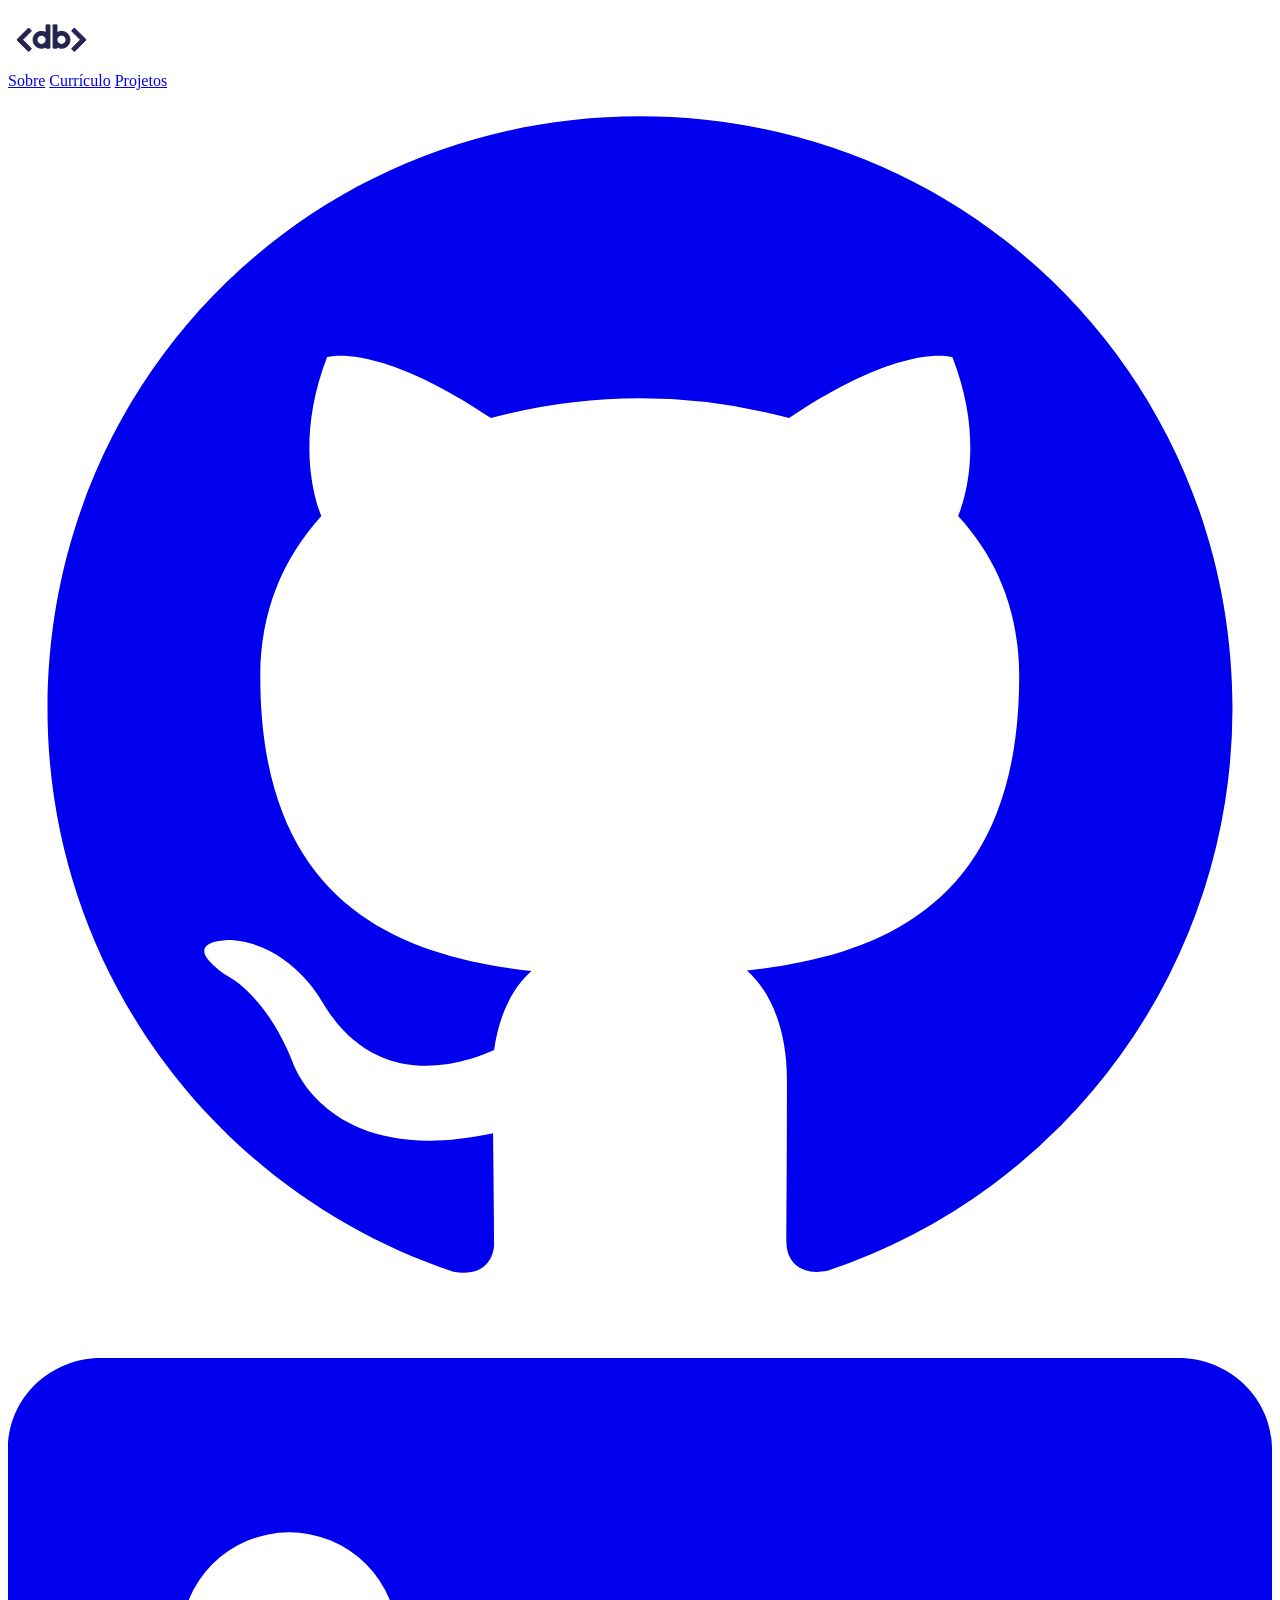
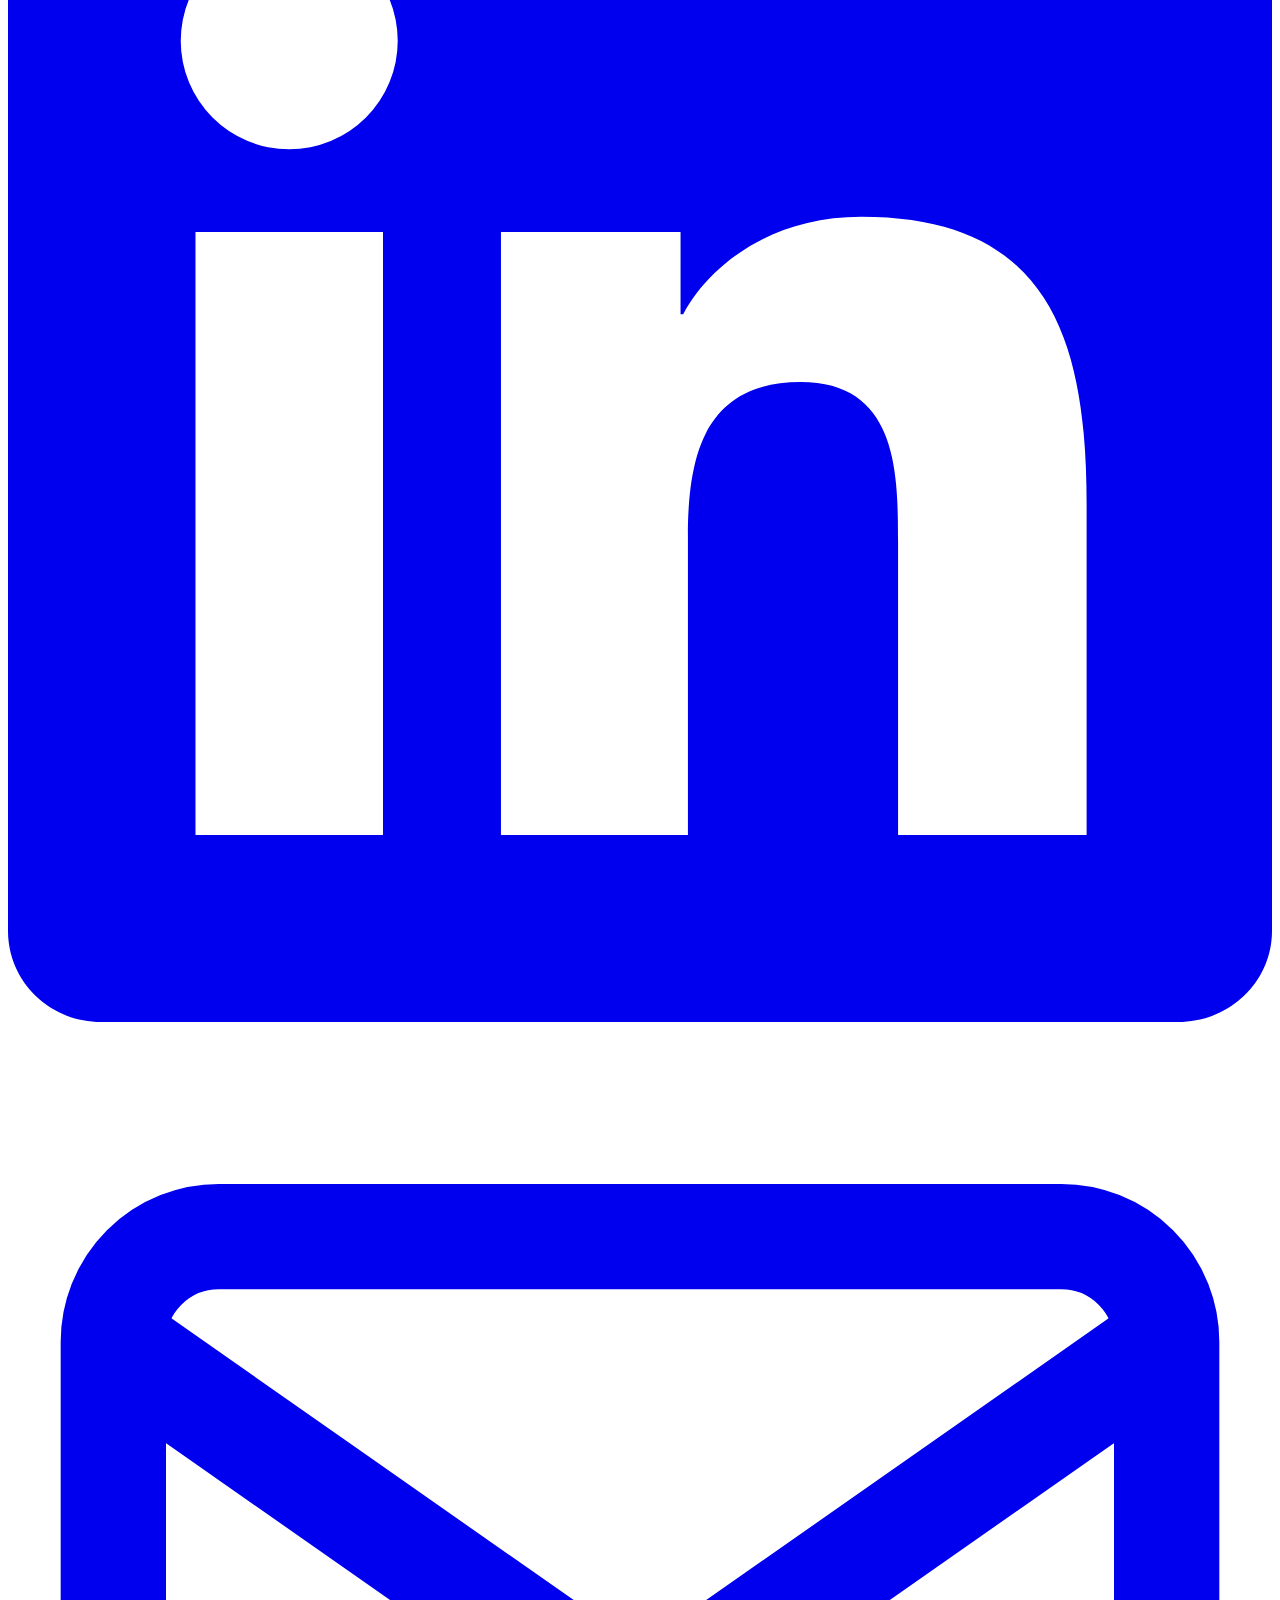
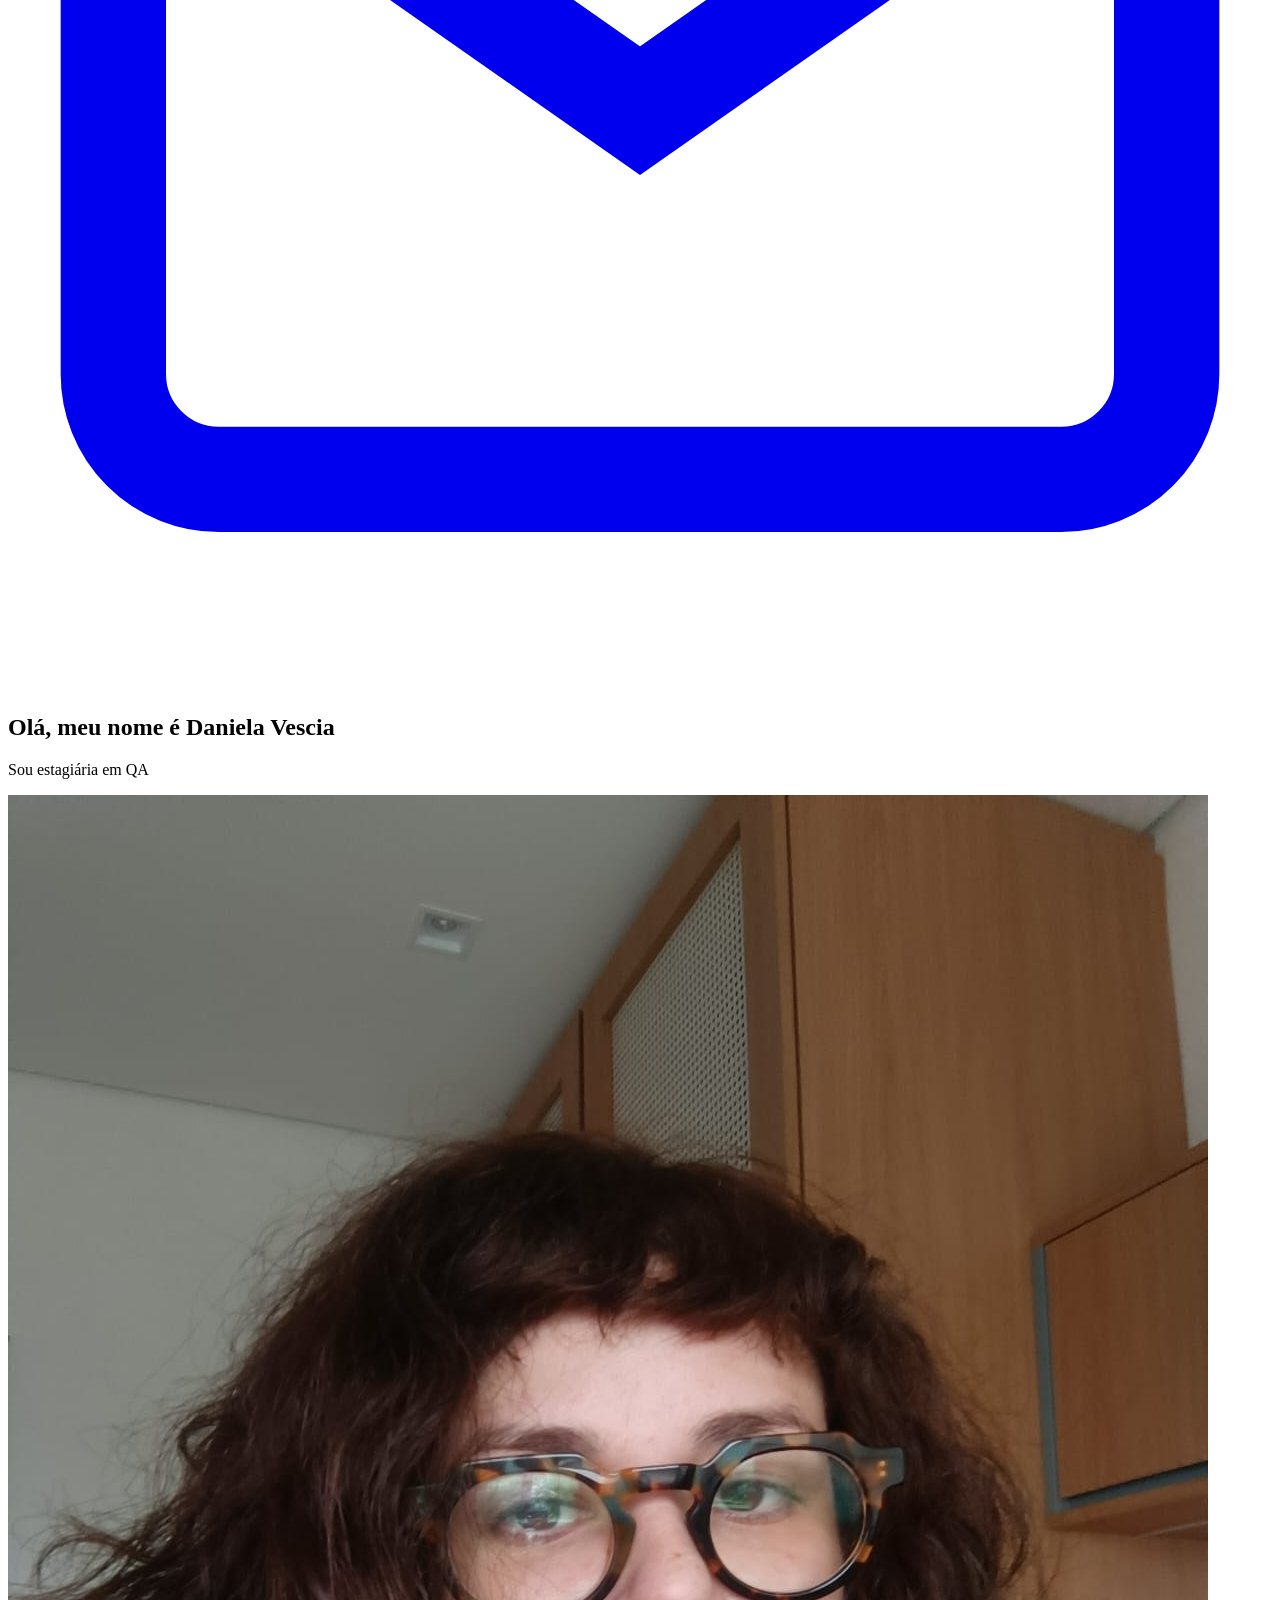
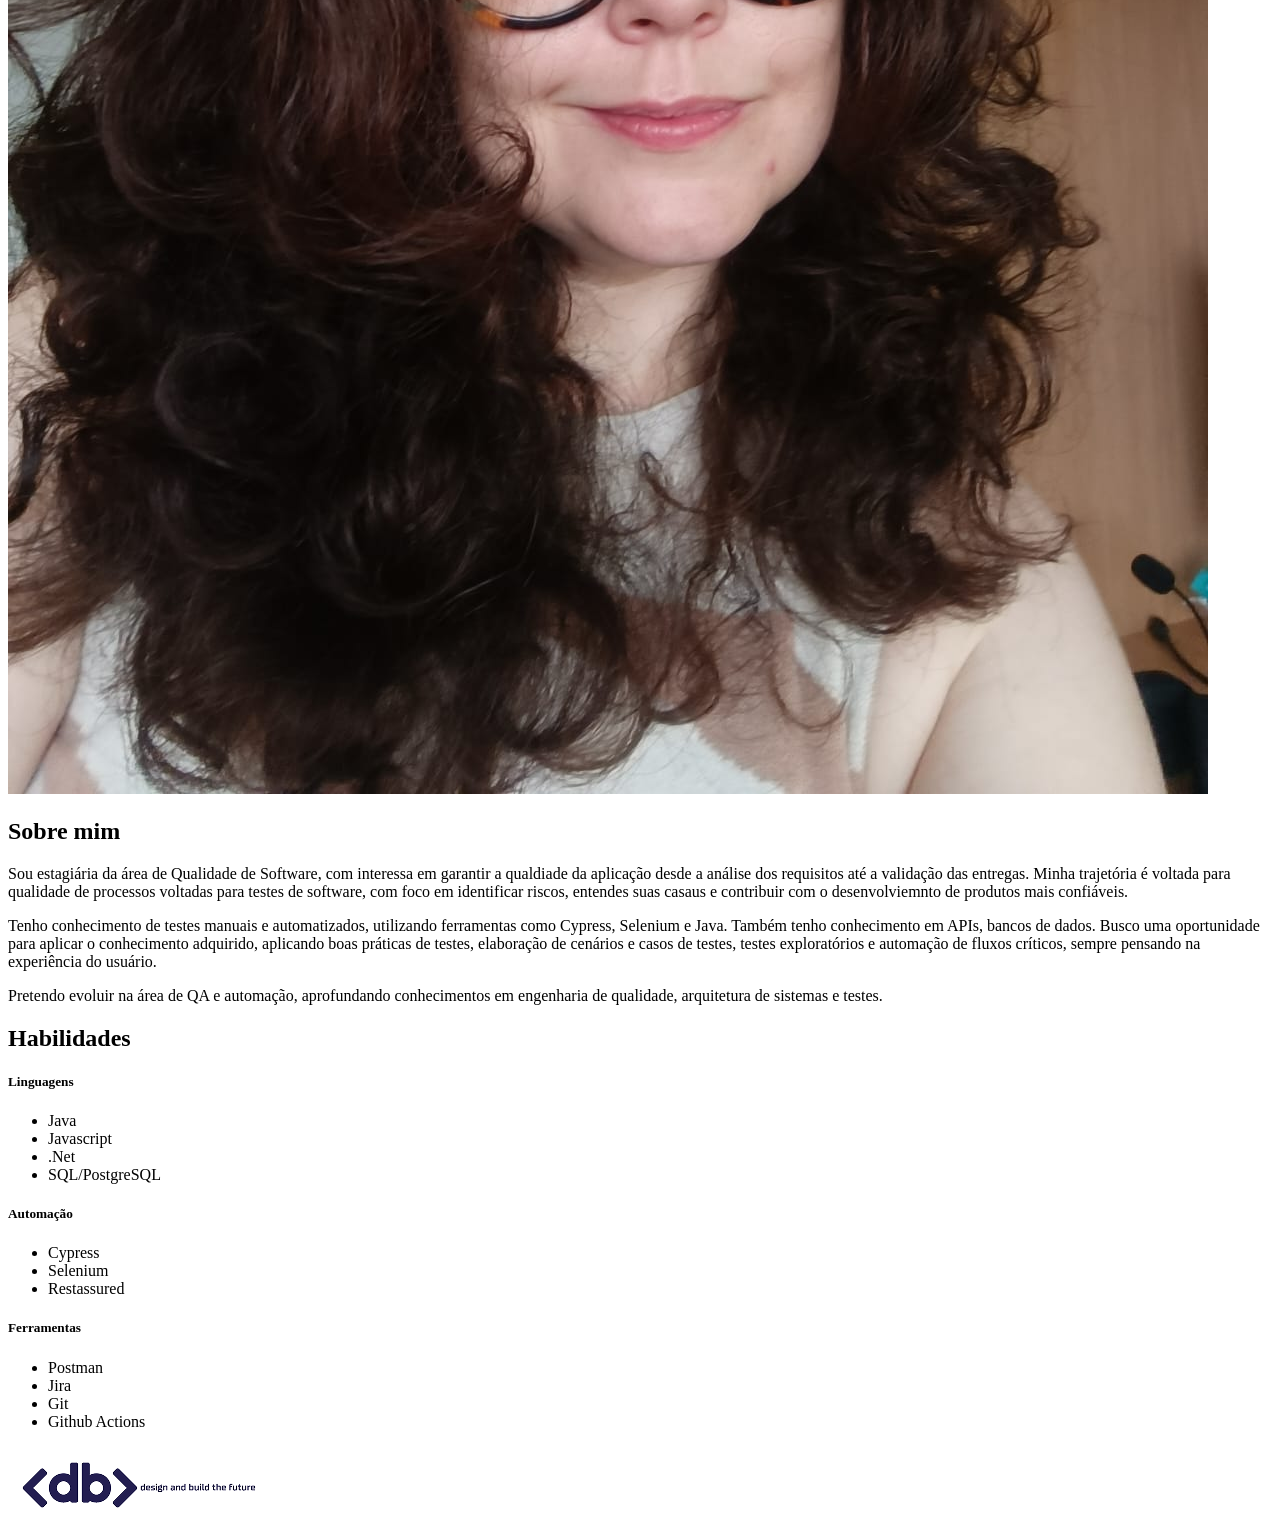
==== index.html @ c3db4321 "feat: initial structure" ====
<!DOCTYPE html>
<html lang="pt-BR">

<head>
    <meta charset="UTF-8">
    <meta name="viewport" content="width=device-width, initial-scale=1.0">
    <title>Portfólio Daniela Vescia</title>
    <link rel="icon" type="image/png" href="images/db-logo.png">
    <link rel="stylesheet" href="css/style.css">
</head>
<body>
    <div class="page">

    <!-- ===================== HEADER ===================== -->
    <header class="site-header">
        <div class="header-inner">
            <nav class="main-nav">
                <a href="https://db.tec.br/" class="site-logo" target="_blank"></a>
                <img alt="logomarca DB Server" src="images/db-logo.png">
                <div class="nav-links">
                    <a href="index.html" class="nav-link is-active">Sobre</a>
                    <a href="files/Daniela_Vescia_CV.pdf" class="nav-link" target="_blank" rel="noopener noreferrer">Currículo</a>
                    <a href="projetos.html" class="nav-link">Projetos</a>
                </div>
            </nav>

            <nav class="social-nav">
                <a href="https://github.com/danielavescia" target="_blank" rel="noopener noreferrer" title="GitHub">
                    <svg viewBox="0 0 24 24" fill="currentColor" aria-hidden="true">
                        <path
                            d="M12 .5C5.73.5.75 5.48.75 11.75c0 4.98 3.23 9.2 7.71 10.69.56.1.77-.24.77-.54 0-.27-.01-1.15-.02-2.09-3.14.68-3.8-1.34-3.8-1.34-.51-1.3-1.25-1.65-1.25-1.65-1.02-.7.08-.68.08-.68 1.13.08 1.72 1.16 1.72 1.16 1 1.72 2.63 1.22 3.27.93.1-.73.39-1.22.71-1.5-2.51-.29-5.15-1.26-5.15-5.6 0-1.24.44-2.25 1.16-3.04-.12-.29-.5-1.45.11-3.02 0 0 .95-.3 3.11 1.16a10.8 10.8 0 0 1 5.66 0c2.16-1.46 3.1-1.16 3.1-1.16.62 1.57.23 2.73.11 3.02.73.79 1.16 1.8 1.16 3.04 0 4.35-2.65 5.31-5.17 5.59.4.35.76 1.03.76 2.08 0 1.5-.01 2.71-.01 3.08 0 .3.2.65.78.54A11.26 11.26 0 0 0 23.25 11.75C23.25 5.48 18.27.5 12 .5Z">
                        </path>
                    </svg>
                </a>
                <a href="https://www.linkedin.com/in/daniela-vescia-732144102/" target="_blank" rel="noopener noreferrer"
                    title="LinkedIn">
                    <svg viewBox="0 0 24 24" fill="currentColor" aria-hidden="true">
                        <path
                            d="M20.45 20.45h-3.55v-5.57c0-1.33-.02-3.03-1.85-3.03-1.86 0-2.14 1.45-2.14 2.94v5.66H9.36V9h3.41v1.56h.05c.48-.9 1.64-1.85 3.38-1.85 3.61 0 4.28 2.38 4.28 5.48v6.26ZM5.34 7.43a2.06 2.06 0 1 1 0-4.12 2.06 2.06 0 0 1 0 4.12ZM7.12 20.45H3.56V9h3.56v11.45ZM22.22 0H1.77C.79 0 0 .77 0 1.73v20.54C0 23.23.79 24 1.77 24h20.45c.98 0 1.78-.77 1.78-1.73V1.73C24 .77 23.2 0 22.22 0Z">
                        </path>
                    </svg>
                </a>
                <a href="mailto:daniela.barreto@db.tec.br" title="Email">
                    <svg viewBox="0 0 24 24" fill="none" stroke="currentColor" stroke-width="2" aria-hidden="true">
                        <rect x="2" y="4" width="20" height="16" rx="2"></rect>
                        <path d="m22 6-10 7L2 6"></path>
                    </svg>
                </a>
            </nav>
        </div>
    </header>

    <!-- ===================== CONTEÚDO ===================== -->
    <main>
        <div class="container">
            <section>

                <!-- ---------- Introdução ---------- -->
                <div class="intro">
                    <div class="intro-text">
                        <h1>
                            Olá, meu nome é
                            <span class="intro-name">Daniela Vescia</span>
                        </h1>
                        <p class="intro-position">Sou estagiária em QA</p>
                    </div>

                    <div class="intro-photo-wrapper">
                        <img src="images/perfil.jpg" alt="Daniela Vescia" class="intro-photo">
                    </div>
                </div>

                <!-- ---------- Sobre mim + Habilidades ---------- -->
                <div class="about-grid">

                    <div class="about-me">
                        <h1>Sobre mim</h1>
                        <p>
                            Sou estagiária da área de Qualidade de Software, com interessa em garantir a qualdiade da aplicação desde a análise dos requisitos até a validação das entregas. Minha trajetória é voltada para qualidade de processos voltadas para testes de software, com foco em identificar riscos, entendes suas casaus e contribuir com o desenvolviemnto de produtos mais confiáveis.  
                        </p>
                        <p>
                            Tenho conhecimento de testes manuais e automatizados, utilizando ferramentas como Cypress, Selenium e Java. Também tenho conhecimento em APIs, bancos de dados. Busco uma oportunidade para aplicar o conhecimento adquirido, aplicando boas práticas de testes, elaboração de cenários e casos de testes, testes exploratórios e automação de fluxos críticos, sempre pensando na experiência do usuário.
                        </p>
                        <p>
                           Pretendo evoluir na área de QA e automação, aprofundando conhecimentos em engenharia de qualidade, arquitetura de sistemas e testes.
                        </p>
                    </div>

                    <div class="skills">
                        <h1>Habilidades</h1>

                        <div class="skill-category">
                            <h5>Linguagens</h5>
                            <ul class="skill-list">
                                <li class="skill-item">
                                    <span class="skill-label">Java</span>
                                    <span class="skill-level">
                                        <span class="skill-dot is-filled"></span>
                                        <span class="skill-dot is-filled"></span>
                                        <span class="skill-dot is-filled"></span>
                                        <span class="skill-dot is-filled"></span>
                                        <span class="skill-dot"></span>
                                    </span>
                                </li>
                                <li class="skill-item">
                                    <span class="skill-label">Javascript</span>
                                    <span class="skill-level">
                                        <span class="skill-dot is-filled"></span>
                                        <span class="skill-dot is-filled"></span>
                                        <span class="skill-dot is-filled"></span>
                                        <span class="skill-dot"></span>
                                        <span class="skill-dot"></span>
                                    </span>
                                </li>
                                <li class="skill-item">
                                    <span class="skill-label">.Net</span>
                                    <span class="skill-level">
                                        <span class="skill-dot is-filled"></span>
                                        <span class="skill-dot is-filled"></span>
                                        <span class="skill-dot is-filled"></span>
                                        <span class="skill-dot"></span>
                                        <span class="skill-dot"></span>
                                    </span>
                                </li>
                                <li class="skill-item">
                                    <span class="skill-label">SQL/PostgreSQL</span>
                                    <span class="skill-level">
                                        <span class="skill-dot is-filled"></span>
                                        <span class="skill-dot is-filled"></span>
                                        <span class="skill-dot"></span>
                                        <span class="skill-dot"></span>
                                        <span class="skill-dot"></span>
                                    </span>
                                </li>
                            </ul>
                        </div>

                        <div class="skill-category">
                            <h5>Automação</h5>
                            <ul class="skill-list">
                                <li class="skill-item">
                                    <span class="skill-label">Cypress</span>
                                    <span class="skill-level">
                                        <span class="skill-dot is-filled"></span>
                                        <span class="skill-dot is-filled"></span>
                                        <span class="skill-dot is-filled"></span>
                                        <span class="skill-dot"></span>
                                        <span class="skill-dot"></span>
                                    </span>
                                </li>
                                <li class="skill-item">
                                    <span class="skill-label">Selenium</span>
                                    <span class="skill-level">
                                        <span class="skill-dot is-filled"></span>
                                        <span class="skill-dot is-filled"></span>
                                        <span class="skill-dot is-filled"></span>
                                        <span class="skill-dot"></span>
                                        <span class="skill-dot"></span>
                                    </span>
                                </li>
                                <li class="skill-item">
                                    <span class="skill-label">Restassured</span>
                                    <span class="skill-level">
                                        <span class="skill-dot is-filled"></span>
                                        <span class="skill-dot is-filled"></span>
                                        <span class="skill-dot is-filled"></span>
                                       <span class="skill-dot is-filled"></span>
                                        <span class="skill-dot"></span>
                                    </span>
                                </li>
                            </ul>
                        </div>
                        <div class="skill-category">
                            <h5>Ferramentas</h5>
                            <ul class="skill-list">
                                <li class="skill-item">
                                    <span class="skill-label">Postman</span>
                                    <span class="skill-level">
                                        <span class="skill-dot is-filled"></span>
                                        <span class="skill-dot is-filled"></span>
                                        <span class="skill-dot is-filled"></span>
                                        <span class="skill-dot"></span>
                                        <span class="skill-dot"></span>
                                    </span>
                                </li>
                                <li class="skill-item">
                                    <span class="skill-label">Jira</span>
                                    <span class="skill-level">
                                        <span class="skill-dot is-filled"></span>
                                        <span class="skill-dot is-filled"></span>
                                        <span class="skill-dot is-filled"></span>
                                        <span class="skill-dot"></span>
                                        <span class="skill-dot"></span>
                                    </span>
                                </li>
                                 <li class="skill-item">
                                    <span class="skill-label">Git</span>
                                    <span class="skill-level">
                                        <span class="skill-dot is-filled"></span>
                                        <span class="skill-dot is-filled"></span>
                                        <span class="skill-dot is-filled"></span>
                                        <span class="skill-dot"></span>
                                        <span class="skill-dot"></span>
                                    </span>
                                </li>
                                <li class="skill-item">
                                    <span class="skill-label">Github Actions</span>
                                    <span class="skill-level">
                                        <span class="skill-dot is-filled"></span>
                                        <span class="skill-dot is-filled"></span>
                                        <span class="skill-dot is-filled"></span>
                                        <span class="skill-dot"></span>
                                        <span class="skill-dot"></span>
                                    </span>
                                </li>
                            </ul>
                        </div>
                    </div>
                </div>
            </section>
        </div>
    </main>

    <footer class="site-footer">
            <div class="footer-logo">
                <a href="https://db.tec.br/" target="_blank" rel="noopener noreferrer" title="DB">
                    <img class="w-44 md:w-full" alt="DB" src="images/db_rodape.png">
                </a>
            </div>
        </footer>
    </div>
    </div>
    </body>
</html>
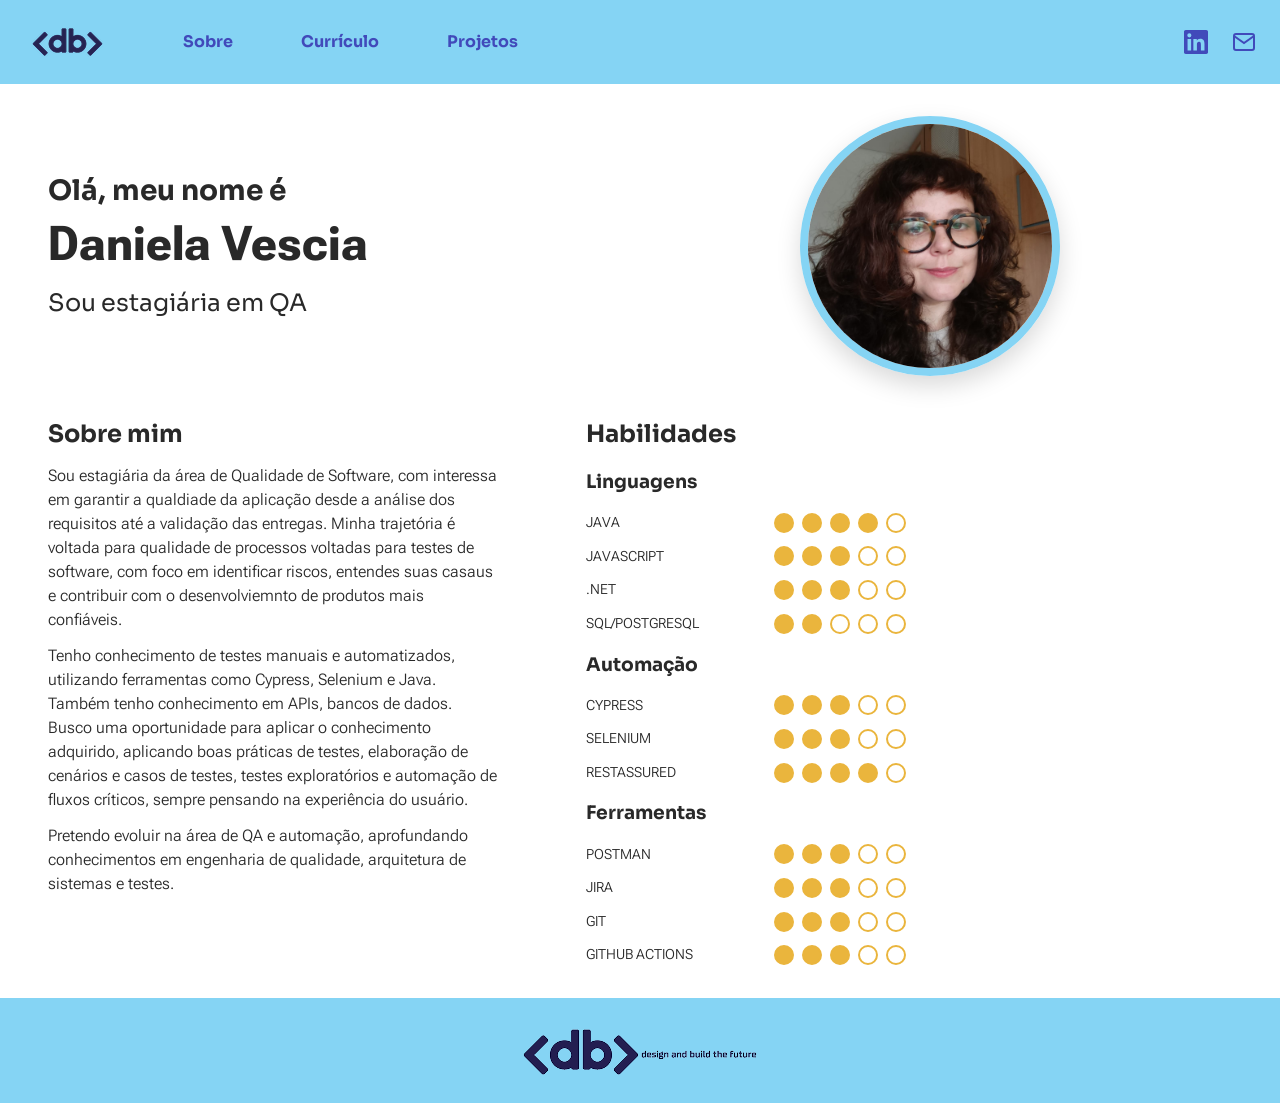
==== commit f5b1f6b7: "feat: implemented aria label for acessibility in nav links" ====
--- a/index.html
+++ b/index.html
@@ -15,8 +15,9 @@
     <header class="site-header">
         <div class="header-inner">
             <nav class="main-nav">
-                <a href="https://db.tec.br/" class="site-logo" target="_blank"></a>
+                <a href="https://db.tec.br/" class="site-logo" target="_blank">
                 <img alt="logomarca DB Server" src="images/db-logo.png">
+                </a>
                 <div class="nav-links">
                     <a href="index.html" class="nav-link is-active">Sobre</a>
                     <a href="files/Daniela_Vescia_CV.pdf" class="nav-link" target="_blank" rel="noopener noreferrer">Currículo</a>
@@ -25,7 +26,7 @@
             </nav>
 
             <nav class="social-nav">
-                <a href="https://github.com/danielavescia" target="_blank" rel="noopener noreferrer" title="GitHub">
+                <a href="https://github.com/danielavescia" target="_blank" rel="noopener noreferrer" aria-label="GitHub>
                     <svg viewBox="0 0 24 24" fill="currentColor" aria-hidden="true">
                         <path
                             d="M12 .5C5.73.5.75 5.48.75 11.75c0 4.98 3.23 9.2 7.71 10.69.56.1.77-.24.77-.54 0-.27-.01-1.15-.02-2.09-3.14.68-3.8-1.34-3.8-1.34-.51-1.3-1.25-1.65-1.25-1.65-1.02-.7.08-.68.08-.68 1.13.08 1.72 1.16 1.72 1.16 1 1.72 2.63 1.22 3.27.93.1-.73.39-1.22.71-1.5-2.51-.29-5.15-1.26-5.15-5.6 0-1.24.44-2.25 1.16-3.04-.12-.29-.5-1.45.11-3.02 0 0 .95-.3 3.11 1.16a10.8 10.8 0 0 1 5.66 0c2.16-1.46 3.1-1.16 3.1-1.16.62 1.57.23 2.73.11 3.02.73.79 1.16 1.8 1.16 3.04 0 4.35-2.65 5.31-5.17 5.59.4.35.76 1.03.76 2.08 0 1.5-.01 2.71-.01 3.08 0 .3.2.65.78.54A11.26 11.26 0 0 0 23.25 11.75C23.25 5.48 18.27.5 12 .5Z">
@@ -33,14 +34,14 @@
                     </svg>
                 </a>
                 <a href="https://www.linkedin.com/in/daniela-vescia-732144102/" target="_blank" rel="noopener noreferrer"
-                    title="LinkedIn">
+                    aria-label="Linkedin">
                     <svg viewBox="0 0 24 24" fill="currentColor" aria-hidden="true">
                         <path
                             d="M20.45 20.45h-3.55v-5.57c0-1.33-.02-3.03-1.85-3.03-1.86 0-2.14 1.45-2.14 2.94v5.66H9.36V9h3.41v1.56h.05c.48-.9 1.64-1.85 3.38-1.85 3.61 0 4.28 2.38 4.28 5.48v6.26ZM5.34 7.43a2.06 2.06 0 1 1 0-4.12 2.06 2.06 0 0 1 0 4.12ZM7.12 20.45H3.56V9h3.56v11.45ZM22.22 0H1.77C.79 0 0 .77 0 1.73v20.54C0 23.23.79 24 1.77 24h20.45c.98 0 1.78-.77 1.78-1.73V1.73C24 .77 23.2 0 22.22 0Z">
                         </path>
                     </svg>
                 </a>
-                <a href="mailto:daniela.barreto@db.tec.br" title="Email">
+                <a href="mailto:daniela.barreto@db.tec.br" aria-label="Enviar e-mail">
                     <svg viewBox="0 0 24 24" fill="none" stroke="currentColor" stroke-width="2" aria-hidden="true">
                         <rect x="2" y="4" width="20" height="16" rx="2"></rect>
                         <path d="m22 6-10 7L2 6"></path>
@@ -66,7 +67,7 @@
                     </div>
 
                     <div class="intro-photo-wrapper">
-                        <img src="images/perfil.jpg" alt="Daniela Vescia" class="intro-photo">
+                        <img src="images/perfil.jpg" alt="Daniela Vescia" class="intro-photo" fetchpriority="high">
                     </div>
                 </div>
 
@@ -87,10 +88,10 @@
                     </div>
 
                     <div class="skills">
-                        <h1>Habilidades</h1>
+                        <h2>Habilidades</h2>
 
                         <div class="skill-category">
-                            <h5>Linguagens</h5>
+                            <h3>Linguagens</h3>
                             <ul class="skill-list">
                                 <li class="skill-item">
                                     <span class="skill-label">Java</span>
@@ -136,7 +137,7 @@
                         </div>
 
                         <div class="skill-category">
-                            <h5>Automação</h5>
+                            <h3>Automação</h3>
                             <ul class="skill-list">
                                 <li class="skill-item">
                                     <span class="skill-label">Cypress</span>
@@ -171,7 +172,7 @@
                             </ul>
                         </div>
                         <div class="skill-category">
-                            <h5>Ferramentas</h5>
+                            <h3>Ferramentas</h3>
                             <ul class="skill-list">
                                 <li class="skill-item">
                                     <span class="skill-label">Postman</span>
--- a/css/style.css
+++ b/css/style.css
@@ -0,0 +1,554 @@
+@import url("https://fonts.googleapis.com/css2?family=Roboto+Flex:opsz,wght@8..144,300;8..144,400;8..144,500;8..144,700&family=Sora:wght@400;600;700;800&display=swap");
+
+:root {
+    --font-heading: "Sora", sans-serif;
+    --font-body: "Roboto Flex", sans-serif;
+
+    --primary: #85d4f4;
+    --primary-hover: #bee7f9;
+    --foreground: #292929;
+    --accent: #414aba;
+    --accent-hover: #221f52;
+    --highlight: #ed177d;
+    --chart-1: #eab53d;
+    --card-background: #f5f5f5;
+    --white: #ffffff;
+
+    --max-width: 1280px;
+}
+
+
+*,
+*::before,
+*::after {
+    box-sizing: border-box;
+}
+
+html {
+    scroll-behavior: smooth;
+}
+
+body {
+    margin: 0;
+    font-family: var(--font-body);
+    color: var(--foreground);
+    background-color: var(--white);
+    line-height: 1.5;
+}
+
+img {
+    max-width: 100%;
+    max-height: 100%;
+    object-fit: cover;
+    display: block;
+    
+}
+
+a {
+    text-decoration: none;
+    color: inherit;
+}
+
+ul {
+    list-style: none;
+    margin: 0;
+    padding: 0;
+}
+
+h1,
+h2,
+h3,
+h4,
+h5,
+h6 {
+    font-family: var(--font-heading);
+    font-weight: 700;
+    margin: 0;
+}
+
+p {
+    margin: 0;
+}
+
+
+.page {
+    display: grid;
+    grid-template-rows: auto 1fr auto;
+    min-height: 100vh;
+}
+
+main {
+    display: flex;
+    justify-content: center;
+    padding: 2rem 3rem;
+}
+
+.container {
+    width: 100%;
+    max-width: var(--max-width);
+}
+
+.site-header {
+    background-color: var(--primary);
+    display: flex;
+    justify-content: center;
+    padding: 0 1rem;
+}
+
+.header-inner {
+    width: 100%;
+    max-width: var(--max-width);
+    display: flex;
+    flex-direction: column;
+    align-items: center;
+    gap: 1rem;
+    padding: 0.75rem 0;
+}
+
+.logo {
+    font-family: var(--font-heading);
+    font-weight: 800;
+    font-size: 1.5rem;
+    letter-spacing: 0.02em;
+    color: var(--accent);
+}
+
+.main-nav {
+    display: flex;
+    flex-direction: column;
+    align-items: center;
+    gap: 0.75rem;
+}
+
+.nav-links {
+    display: flex;
+    flex-direction: column;
+    align-items: center;
+    gap: 0.75rem;
+}
+
+.nav-link {
+    font-family: var(--font-heading);
+    font-weight: 700;
+    color: var(--accent);
+    padding: 0.5rem 1.5rem;
+    border-radius: 999px;
+    transition: background-color 0.3s ease;
+}
+
+.nav-link:hover {
+    background-color: var(--primary-hover);
+}
+
+.social-nav {
+    display: flex;
+    align-items: center;
+    gap: 1.5rem;
+}
+
+.social-nav a {
+    display: inline-flex;
+    width: 1.5rem;
+    height: 1.5rem;
+    color: var(--accent);
+    transition: color 0.3s ease;
+}
+
+.social-nav a:hover {
+    color: var(--accent-hover);
+}
+
+.social-nav svg {
+    width: 100%;
+    height: 100%;
+}
+
+@media (min-width: 768px) {
+    .site-header {
+        padding: 0 1.5rem;
+    }
+
+    .header-inner {
+        flex-direction: row;
+        justify-content: space-between;
+    }
+
+    .main-nav {
+        flex-direction: row;
+        gap: 3rem;
+    }
+
+    .nav-links {
+        flex-direction: row;
+        gap: 1.25rem;
+    }
+}
+
+/* FOOTER*/
+.site-footer {
+    background-color: var(--primary);
+    display: flex;
+    justify-content: center;
+    padding: 1rem;
+}
+
+.footer-logo {
+    font-family: var(--font-heading);
+    font-weight: 800;
+    font-size: 1.25rem;
+    color: var(--accent);
+    text-align: center;
+}
+
+.footer-logo span {
+    display: block;
+    font-size: 0.75rem;
+    font-weight: 400;
+    color: var(--accent-hover);
+}
+
+/* BOTÕES */
+.btn {
+    font-family: var(--font-heading);
+    font-weight: 700;
+    background-color: var(--accent);
+    border: 2px solid var(--accent);
+    color: var(--white);
+    border-radius: 6px;
+    padding: 0.6rem 1rem;
+    text-align: center;
+    letter-spacing: 0.02em;
+    transition: background-color 0.3s ease, border-color 0.3s ease;
+    cursor: pointer;
+    flex: 1;
+}
+
+.btn:hover {
+    background-color: var(--accent-hover);
+    border-color: var(--primary);
+}
+
+/* SEÇÃO: INTRODUÇÃO (topo da página "Sobre") */
+.intro {
+    display: flex;
+    flex-direction: column;
+    align-items: center;
+    gap: 2.5rem;
+}
+
+.intro-text {
+    max-width: 60ch;
+    text-align: center;
+}
+
+.intro-text h1 {
+    font-size: 1.75rem;
+    line-height: 1.4;
+}
+
+.intro-name {
+    display: block;
+    font-family: var(--font-body);
+    font-weight: 700;
+    font-size: 3rem;
+    text-transform: capitalize;
+}
+
+.intro-position {
+    font-family: var(--font-heading);
+    font-weight: 400;
+    font-size: 1.5rem;
+    margin-top: 0.5rem;
+}
+
+.intro-photo-wrapper {
+    display: flex;
+    justify-content: center;
+    width: 100%;
+}
+
+.intro-photo {
+    aspect-ratio: 1 / 1;
+    width: 100%;
+    max-width: 260px;
+    border-radius: 50%;
+    border: 8px solid var(--primary);
+    box-shadow: 0 10px 25px rgba(0, 0, 0, 0.15);
+    overflow: hidden;
+    display: flex;
+    align-items: center;
+    justify-content: center;
+    background: linear-gradient(135deg, var(--accent), var(--highlight));
+}
+
+.intro-photo span {
+    font-family: var(--font-heading);
+    font-size: 3.5rem;
+    font-weight: 800;
+    color: var(--white);
+}
+
+@media (min-width: 768px) {
+    .intro {
+        flex-direction: row;
+        justify-content: space-between;
+        align-items: center;
+    }
+
+    .intro-text {
+        text-align: left;
+    }
+
+    .intro-photo-wrapper {
+        flex: 1;
+    }
+
+    .intro-text {
+        flex: 1;
+    }
+}
+
+/* SEÇÃO: SOBRE MIM + HABILIDADES*/
+.about-grid {
+    margin-top: 2.5rem;
+    display: flex;
+    flex-direction: column;
+    align-items: center;
+    gap: 5.5rem;
+}
+
+.about-me,
+.skills {
+    flex: 1;
+    text-align: center;
+}
+
+.about-me {
+    max-width: 50ch;
+    margin: 0 auto;
+}
+
+.about-me p {
+    font-weight: 300;
+    margin-top: 0.75rem;
+}
+
+.skill-category {
+    margin-top: 1rem;
+}
+
+.skill-category h5 {
+    font-size: 1.05rem;
+    text-transform: capitalize;
+}
+
+.skill-list {
+    margin-top: 1rem;
+    display: flex;
+    flex-direction: column;
+    gap: 0.75rem;
+}
+
+.skill-item {
+    display: flex;
+    flex-direction: column;
+    align-items: center;
+    gap: 0.5rem;
+}
+
+.skill-label {
+    text-transform: uppercase;
+    font-weight: 300;
+    font-size: 0.9rem;
+}
+
+.skill-level {
+    display: flex;
+    gap: 0.5rem;
+}
+
+.skill-dot {
+    width: 1.25rem;
+    height: 1.25rem;
+    border-radius: 50%;
+    border: 2px solid var(--chart-1);
+}
+
+.skill-dot.is-filled {
+    background-color: var(--chart-1);
+}
+
+@media (min-width: 768px) {
+    .about-grid {
+        flex-direction: row;
+        align-items: flex-start;
+        justify-content: space-between;
+    }
+
+    .about-me,
+    .skills {
+        text-align: left;
+    }
+
+    .about-me {
+        margin: 0;
+    }
+
+    .skill-item {
+        flex-direction: row;
+        align-items: center;
+        justify-content: space-between;
+        max-width: 320px;
+    }
+}
+
+/* SEÇÃO: PROJETOS*/
+.projects-title {
+    text-align: center;
+}
+
+.projects-title span {
+    display: block;
+    font-family: var(--font-body);
+    font-weight: 700;
+    font-size: 3rem;
+}
+
+@media (min-width: 768px) {
+    .projects-title {
+        text-align: left;
+    }
+}
+
+.project-gallery {
+    margin: 3rem 0;
+    display: grid;
+    grid-template-columns: 1fr;
+    gap: 2.5rem;
+    justify-items: center;
+}
+
+@media (min-width: 768px) {
+    .project-gallery {
+        grid-template-columns: repeat(2, 1fr);
+        justify-items: stretch;
+    }
+}
+
+@media (min-width: 1200px) {
+    .project-gallery {
+        grid-template-columns: repeat(3, 1fr);
+    }
+}
+
+.project-card {
+    background-color: var(--card-background);
+    border: 1px solid #e5e5e5;
+    border-radius: 8px;
+    box-shadow: 0 10px 25px rgba(0, 0, 0, 0.08);
+    overflow: hidden;
+    display: flex;
+    flex-direction: column;
+    max-width: 380px;
+    width: 100%;
+}
+
+.project-thumb {
+    aspect-ratio: 4 / 3;
+    background: linear-gradient(135deg, var(--primary), var(--accent));
+    display: flex;
+    align-items: center;
+    justify-content: center;
+    padding: 1rem;
+}
+
+
+.project-thumb img{
+    max-width: 100%;
+    max-height: 100%;
+    object-fit: cover;
+    display: block;
+}
+
+.project-body {
+    padding: 1rem;
+    display: flex;
+    flex-direction: column;
+    justify-content: space-between;
+    gap: 1rem;
+    flex: 1;
+}
+
+.project-heading {
+    display: flex;
+    flex-direction: column;
+    gap: 0.5rem;
+}
+
+.project-heading h2 {
+    font-size: 1.4rem;
+    line-height: 1.2;
+}
+
+.project-tech {
+    font-family: var(--font-heading);
+    font-weight: 700;
+    color: var(--highlight);
+    font-size: 0.8rem;
+    letter-spacing: 0.02em;
+}
+
+.project-description {
+    font-weight: 300;
+    font-size: 0.95rem;
+}
+
+.project-actions {
+    display: flex;
+    gap: 0.75rem;
+}
+
+/* PÁGINA 404 */
+.not-found {
+    display: flex;
+    flex-direction: column;
+    align-items: center;
+    gap: 2rem;
+    text-align: center;
+    padding: 2rem 0;
+}
+
+.not-found svg {
+    width: 56px;
+    height: 56px;
+    color: var(--primary);
+}
+
+.not-found a {
+    font-family: var(--font-heading);
+    font-weight: 700;
+    color: var(--accent);
+    text-decoration: underline;
+    transition: color 0.2s ease;
+}
+
+.button {
+    display: inline-block;
+    padding: 10px 20px;
+    text-decoration: none !important;
+    font-family: var(--font-heading);
+    border-radius: 5px;
+    background-color:var(--primary);
+    color: white;
+    transition: background-color 0.3s ease, transform 0.2s ease;
+}
+
+.button:hover {
+    background-color: var(--primary-hover);
+    text-decoration: none !important;
+    transform: translateY(-2px);
+}
+
+.not-found a:hover {
+    color: var(--accent-hover);
+}
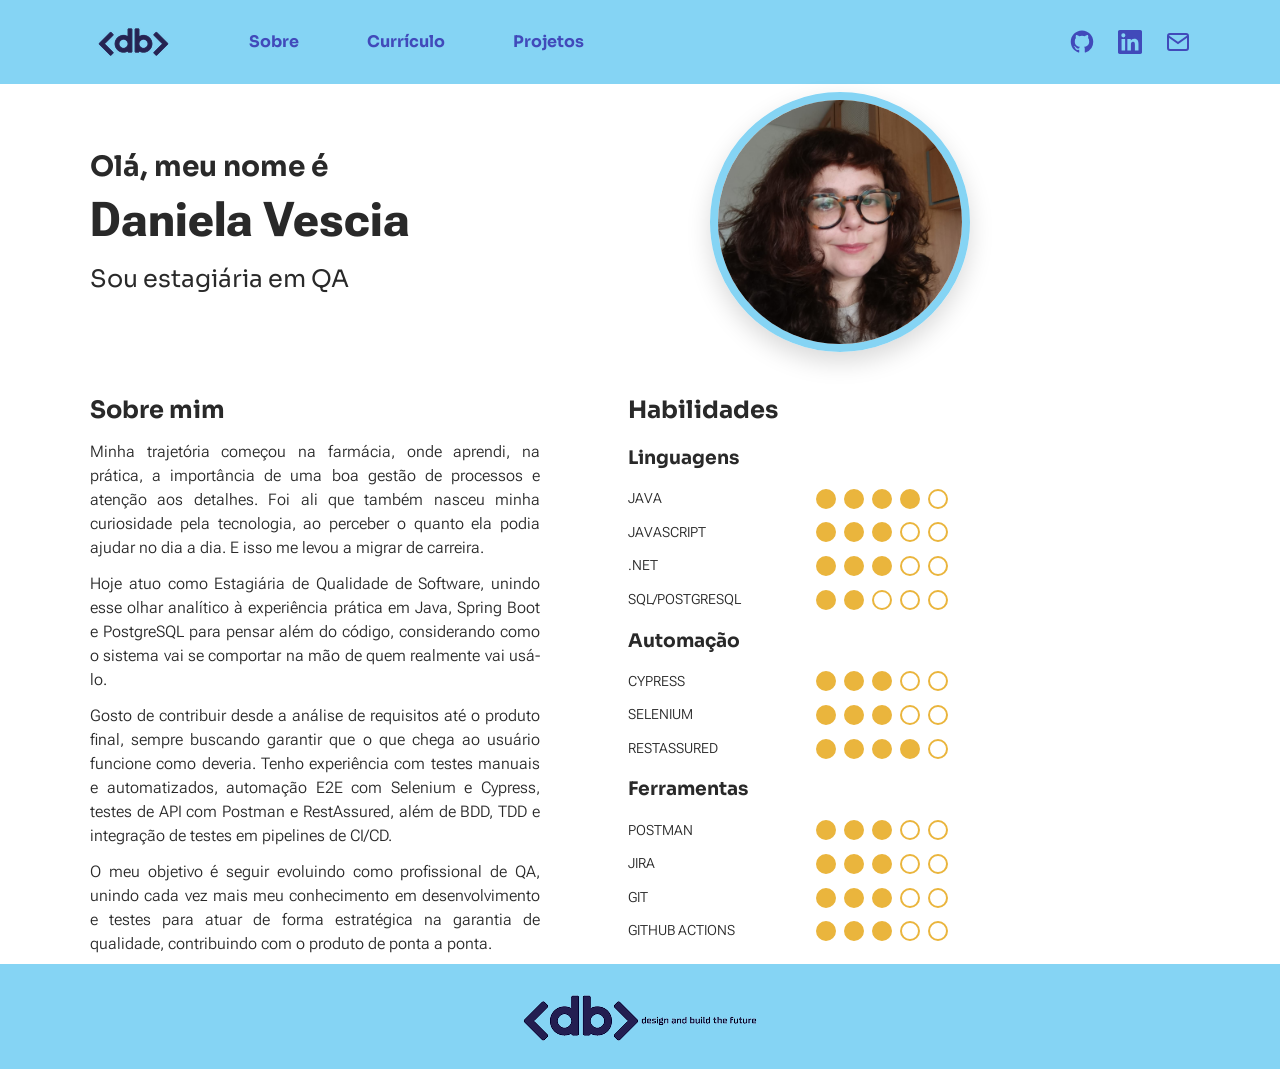
==== commit b047965c: "fix: improve accessibility and structure of navigation links" ====
--- a/index.html
+++ b/index.html
@@ -26,7 +26,7 @@
             </nav>
 
             <nav class="social-nav">
-                <a href="https://github.com/danielavescia" target="_blank" rel="noopener noreferrer" aria-label="GitHub>
+                <a href="https://github.com/danielavescia" target="_blank" rel="noopener noreferrer" aria-label="GitHub">
                     <svg viewBox="0 0 24 24" fill="currentColor" aria-hidden="true">
                         <path
                             d="M12 .5C5.73.5.75 5.48.75 11.75c0 4.98 3.23 9.2 7.71 10.69.56.1.77-.24.77-.54 0-.27-.01-1.15-.02-2.09-3.14.68-3.8-1.34-3.8-1.34-.51-1.3-1.25-1.65-1.25-1.65-1.02-.7.08-.68.08-.68 1.13.08 1.72 1.16 1.72 1.16 1 1.72 2.63 1.22 3.27.93.1-.73.39-1.22.71-1.5-2.51-.29-5.15-1.26-5.15-5.6 0-1.24.44-2.25 1.16-3.04-.12-.29-.5-1.45.11-3.02 0 0 .95-.3 3.11 1.16a10.8 10.8 0 0 1 5.66 0c2.16-1.46 3.1-1.16 3.1-1.16.62 1.57.23 2.73.11 3.02.73.79 1.16 1.8 1.16 3.04 0 4.35-2.65 5.31-5.17 5.59.4.35.76 1.03.76 2.08 0 1.5-.01 2.71-.01 3.08 0 .3.2.65.78.54A11.26 11.26 0 0 0 23.25 11.75C23.25 5.48 18.27.5 12 .5Z">
@@ -77,14 +77,14 @@
                     <div class="about-me">
                         <h1>Sobre mim</h1>
                         <p>
-                            Sou estagiária da área de Qualidade de Software, com interessa em garantir a qualdiade da aplicação desde a análise dos requisitos até a validação das entregas. Minha trajetória é voltada para qualidade de processos voltadas para testes de software, com foco em identificar riscos, entendes suas casaus e contribuir com o desenvolviemnto de produtos mais confiáveis.  
-                        </p>
+                           Minha trajetória começou na farmácia, onde aprendi, na prática, a importância de uma boa gestão de processos e atenção aos detalhes. Foi ali que também nasceu minha curiosidade pela tecnologia, ao perceber o quanto ela podia ajudar no dia a dia. E isso me levou a migrar de carreira.</p>
                         <p>
-                            Tenho conhecimento de testes manuais e automatizados, utilizando ferramentas como Cypress, Selenium e Java. Também tenho conhecimento em APIs, bancos de dados. Busco uma oportunidade para aplicar o conhecimento adquirido, aplicando boas práticas de testes, elaboração de cenários e casos de testes, testes exploratórios e automação de fluxos críticos, sempre pensando na experiência do usuário.
-                        </p>
-                        <p>
-                           Pretendo evoluir na área de QA e automação, aprofundando conhecimentos em engenharia de qualidade, arquitetura de sistemas e testes.
-                        </p>
+                           Hoje atuo como Estagiária de Qualidade de Software, unindo esse olhar analítico à experiência prática em Java, Spring Boot e PostgreSQL para pensar além do código, considerando como o sistema vai se comportar na mão de quem realmente vai usá-lo.</p>
+
+                        <p> Gosto de contribuir desde a análise de requisitos até o produto final, sempre buscando garantir que o que chega ao usuário funcione como deveria. Tenho experiência com testes manuais e automatizados, automação E2E com Selenium e Cypress, testes de API com Postman e RestAssured, além de BDD, TDD e integração de testes em pipelines de CI/CD.</p>
+                        
+                        <p> O meu objetivo é seguir evoluindo como profissional de QA, unindo cada vez mais meu conhecimento em desenvolvimento e testes para atuar de forma estratégica na garantia de qualidade, contribuindo com o produto de ponta a ponta.</p>   
+                          
                     </div>
 
                     <div class="skills">
--- a/css/style.css
+++ b/css/style.css
@@ -14,7 +14,7 @@
     --card-background: #f5f5f5;
     --white: #ffffff;
 
-    --max-width: 1280px;
+    --max-width: 1100px;
 }
 
 
@@ -36,6 +36,7 @@
     line-height: 1.5;
 }
 
+
 img {
     max-width: 100%;
     max-height: 100%;
@@ -80,12 +81,13 @@
 main {
     display: flex;
     justify-content: center;
-    padding: 2rem 3rem;
+    padding: 3rem 3rem ;
 }
 
 .container {
     width: 100%;
     max-width: var(--max-width);
+    padding: 3rem 3rem;
 }
 
 .site-header {
@@ -190,6 +192,7 @@
     display: flex;
     justify-content: center;
     padding: 1rem;
+    margin-top: 0.5rem;
 }
 
 .footer-logo {
@@ -234,6 +237,7 @@
     flex-direction: column;
     align-items: center;
     gap: 2.5rem;
+    margin-top: 0.5rem;
 }
 
 .intro-text {
@@ -291,16 +295,18 @@
 @media (min-width: 768px) {
     .intro {
         flex-direction: row;
-        justify-content: space-between;
         align-items: center;
+        gap: 5rem;
     }
 
     .intro-text {
+        flex: 1.2;
         text-align: left;
     }
 
     .intro-photo-wrapper {
-        flex: 1;
+        flex: 0.8;
+        justify-content: flex-start;
     }
 
     .intro-text {
@@ -379,6 +385,13 @@
 }
 
 @media (min-width: 768px) {
+    main {
+        padding: 0;
+    }
+    .container {
+        width: 100%;
+        padding: 0;
+    }
     .about-grid {
         flex-direction: row;
         align-items: flex-start;
@@ -392,6 +405,7 @@
 
     .about-me {
         margin: 0;
+        text-align: justify;
     }
 
     .skill-item {
@@ -405,6 +419,7 @@
 /* SEÇÃO: PROJETOS*/
 .projects-title {
     text-align: center;
+    margin-top: 0.5rem;
 }
 
 .projects-title span {
